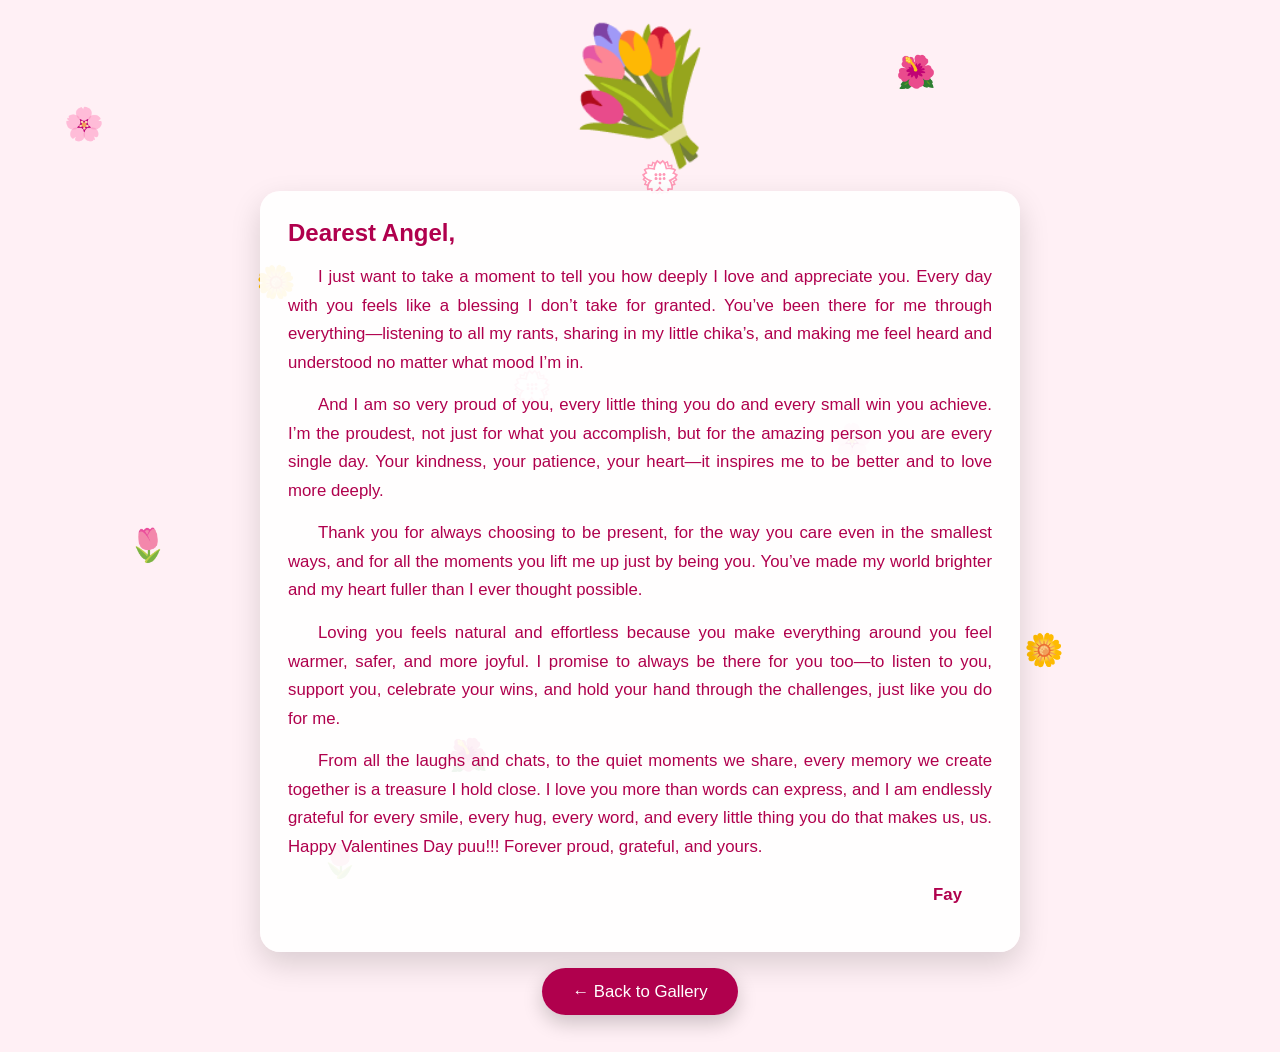
==== letter.html @ 46a87fef "Add files via upload" ====
<!DOCTYPE html>
<html lang="en">
<head>
  <meta charset="UTF-8" />
  <meta name="viewport" content="width=device-width, initial-scale=1.0">
  <title>My Letter to You 💌</title>
  <link rel="stylesheet" href="letter.css">
</head>
<body>

  <!-- FLOWERS BACKGROUND -->
  <div class="flowers-background">
    <span class="flower">🌸</span>
    <span class="flower">🌼</span>
    <span class="flower">🌷</span>
    <span class="flower">🌺</span>
    <span class="flower">💮</span>
    <span class="flower">🌸</span>
    <span class="flower">🌼</span>
    <span class="flower">🌷</span>
    <span class="flower">🌺</span>
    <span class="flower">💮</span>
  </div>

  <!-- CENTER BOUQUET -->
  <div class="center">
    <div class="bouquet">💐</div>

    <!-- COMBINED LOVE + APPRECIATION LETTER -->
    <section class="letter">
      <h2>Dearest Angel,</h2>
      <p>
        I just want to take a moment to tell you how deeply I love and appreciate you. 
        Every day with you feels like a blessing I don’t take for granted. You’ve been 
        there for me through everything—listening to all my rants, sharing in my 
        little chika’s, and making me feel heard and understood no matter what mood I’m in.
      </p>
      <p>
        And I am so very proud of you, every little thing you do and every small win you achieve. 
        I’m the proudest, not just for what you accomplish, but for the amazing person you are 
        every single day. Your kindness, your patience, your heart—it inspires me to be better 
        and to love more deeply.
      </p>
      <p>
        Thank you for always choosing to be present, for the way you care even in the smallest 
        ways, and for all the moments you lift me up just by being you. You’ve made my world 
        brighter and my heart fuller than I ever thought possible.
      </p>
      <p>
        Loving you feels natural and effortless because you make everything around you 
        feel warmer, safer, and more joyful. I promise to always be there for you too—to 
        listen to you, support you, celebrate your wins, and hold your hand through 
        the challenges, just like you do for me.
      </p>
      <p>
        From all the laughs and chats, to the quiet moments we share, every memory we 
        create together is a treasure I hold close. I love you more than words can express, 
        and I am endlessly grateful for every smile, every hug, every word, and every 
        little thing you do that makes us, us. Happy Valentines Day puu!!! Forever proud, grateful, and yours.
      </p>
      <p class="signature"> Fay</p>
    </section>

    <div class="back-link">
      <a href="index.html">← Back to Gallery</a>
    </div>
  </div>

  <!-- Background Music -->
  <audio autoplay loop>
    <source src="music/it-might-be-you.mp3" type="audio/mpeg">
  </audio>
  
   <script src="script/music.js"></script>

</body>
</html>
---- letter.css ----
* {
  box-sizing: border-box;
  margin: 0;
  padding: 0;
  font-family: 'Segoe UI', Tahoma, Geneva, Verdana, sans-serif;
}

body {
  height: 100%;
  background: #fff0f5;
  overflow-x: hidden;
  position: relative;
}

/* FLOWERS BACKGROUND */
.flowers-background {
  position: absolute;
  width: 100%;
  height: 100%;
  overflow: hidden;
  z-index: 0;
}

.flower {
  position: absolute;
  font-size: 2rem;
  animation: float 20s linear infinite;
  user-select: none;
}

.flower:nth-child(1) { top: 10%; left: 5%; animation-delay: 0s; }
.flower:nth-child(2) { top: 25%; left: 20%; animation-delay: 3s; }
.flower:nth-child(3) { top: 50%; left: 10%; animation-delay: 5s; }
.flower:nth-child(4) { top: 70%; left: 35%; animation-delay: 2s; }
.flower:nth-child(5) { top: 15%; left: 50%; animation-delay: 4s; }
.flower:nth-child(6) { top: 40%; left: 65%; animation-delay: 1s; }
.flower:nth-child(7) { top: 60%; left: 80%; animation-delay: 3s; }
.flower:nth-child(8) { top: 80%; left: 25%; animation-delay: 6s; }
.flower:nth-child(9) { top: 5%; left: 70%; animation-delay: 2s; }
.flower:nth-child(10) { top: 35%; left: 40%; animation-delay: 5s; }

@keyframes float {
  0% { transform: translateY(0) rotate(0deg); opacity: 0.7; }
  50% { transform: translateY(-50px) rotate(15deg); opacity: 1; }
  100% { transform: translateY(0) rotate(0deg); opacity: 0.7; }
}

/* CENTER CONTENT */
.center {
  position: relative;
  z-index: 2;
  max-width: 800px;
  margin: auto;
  padding: 20px;
  text-align: center;
  color: #b0004d;
}

/* BOUQUET */
.bouquet {
  font-size: 8rem;
  margin-bottom: 20px;
  animation: bouquet-float 3s ease-in-out infinite alternate;
}

@keyframes bouquet-float {
  0% { transform: translateY(0); }
  100% { transform: translateY(-15px); }
}

/* LETTER CARD */
.letter {
  background: rgba(255, 255, 255, 0.92);
  padding: 28px;
  border-radius: 20px;
  box-shadow: 0 12px 30px rgba(0,0,0,0.15);
  margin-bottom: 30px;
  text-align: justify; /* ensures paragraphs are justified */
}

.letter h2 {
  text-align: left;
  font-weight: bold;
  margin-bottom: 16px;
}

.letter p {
  line-height: 1.7;
  margin-bottom: 14px;
  font-size: 1.05rem;
  text-indent: 30px;  /* indent first line of each paragraph */
}

/* Signature right-aligned */
.signature {
  text-align: right;
  font-weight: bold;
  margin-top: 20px;
  margin-right: 30px;
}


/* BACK LINK BUTTON */
.back-link {
  text-align: center;
  margin-bottom: 30px;
}

.back-link a {
  text-decoration: none;
  background: #b0004d;
  color: white;
  padding: 14px 30px;
  border-radius: 30px;
  font-size: 1.05rem;
  box-shadow: 0 8px 20px rgba(0,0,0,0.2);
  transition: transform 0.3s ease;
}

.back-link a:hover {
  transform: scale(1.05);
}

/* RESPONSIVE */
@media (max-width: 768px) {
  .bouquet { font-size: 6rem; }
  .letter h2 { font-size: 1.6rem; }
  .letter p { font-size: 1rem; }
}

@media (max-width: 480px) {
  .bouquet { font-size: 5rem; }
  .letter h2 { font-size: 1.5rem; }
  .letter p { font-size: 0.95rem; }
}
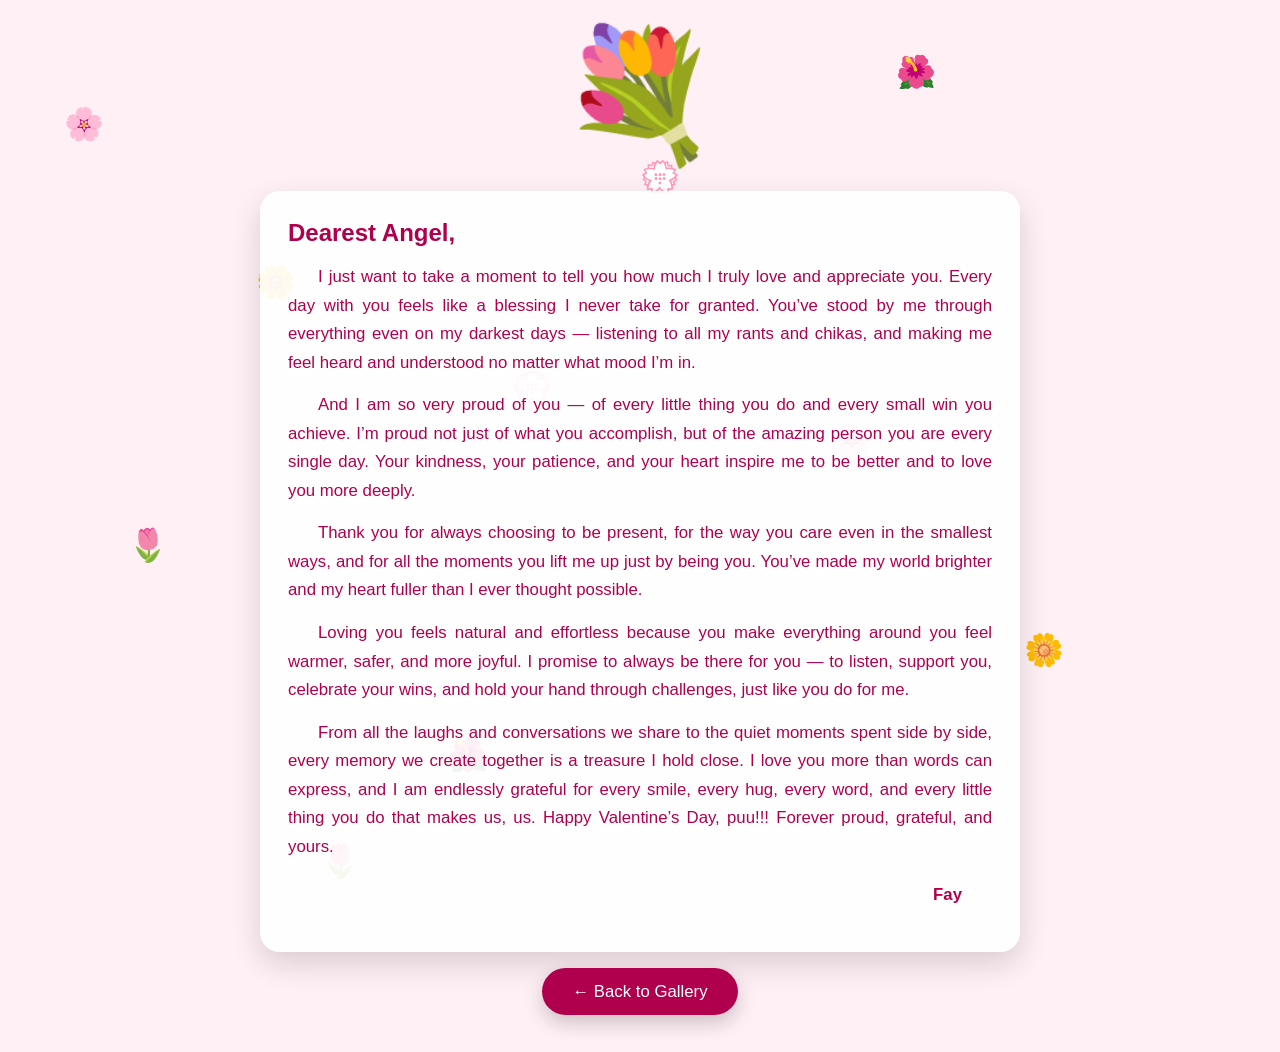
==== commit 27b3738a: "Add files via upload" ====
--- a/letter.html
+++ b/letter.html
@@ -3,12 +3,11 @@
 <head>
   <meta charset="UTF-8" />
   <meta name="viewport" content="width=device-width, initial-scale=1.0">
-  <title>My Letter to You 💌</title>
+  <title>My Letter to You</title>
   <link rel="stylesheet" href="letter.css">
 </head>
 <body>
 
-  <!-- FLOWERS BACKGROUND -->
   <div class="flowers-background">
     <span class="flower">🌸</span>
     <span class="flower">🌼</span>
@@ -22,24 +21,21 @@
     <span class="flower">💮</span>
   </div>
 
-  <!-- CENTER BOUQUET -->
   <div class="center">
     <div class="bouquet">💐</div>
 
-    <!-- COMBINED LOVE + APPRECIATION LETTER -->
     <section class="letter">
       <h2>Dearest Angel,</h2>
       <p>
-        I just want to take a moment to tell you how deeply I love and appreciate you. 
-        Every day with you feels like a blessing I don’t take for granted. You’ve been 
-        there for me through everything—listening to all my rants, sharing in my 
-        little chika’s, and making me feel heard and understood no matter what mood I’m in.
+        I just want to take a moment to tell you how much I truly love and appreciate you. 
+		Every day with you feels like a blessing I never take for granted. You’ve stood by 
+		me through everything even on my darkest days — listening to all my rants and chikas, 
+		and making me feel heard and understood no matter what mood I’m in.
       </p>
       <p>
-        And I am so very proud of you, every little thing you do and every small win you achieve. 
-        I’m the proudest, not just for what you accomplish, but for the amazing person you are 
-        every single day. Your kindness, your patience, your heart—it inspires me to be better 
-        and to love more deeply.
+        And I am so very proud of you — of every little thing you do and every small win you achieve. 
+		I’m proud not just of what you accomplish, but of the amazing person you are every single day. 
+		Your kindness, your patience, and your heart inspire me to be better and to love you more deeply.
       </p>
       <p>
         Thank you for always choosing to be present, for the way you care even in the smallest 
@@ -47,16 +43,15 @@
         brighter and my heart fuller than I ever thought possible.
       </p>
       <p>
-        Loving you feels natural and effortless because you make everything around you 
-        feel warmer, safer, and more joyful. I promise to always be there for you too—to 
-        listen to you, support you, celebrate your wins, and hold your hand through 
-        the challenges, just like you do for me.
+        Loving you feels natural and effortless because you make everything around you feel warmer, safer,
+		and more joyful. I promise to always be there for you — to listen, support you, celebrate your wins, 
+		and hold your hand through challenges, just like you do for me.
       </p>
       <p>
-        From all the laughs and chats, to the quiet moments we share, every memory we 
-        create together is a treasure I hold close. I love you more than words can express, 
-        and I am endlessly grateful for every smile, every hug, every word, and every 
-        little thing you do that makes us, us. Happy Valentines Day puu!!! Forever proud, grateful, and yours.
+        From all the laughs and conversations we share to the quiet moments spent side by side, every memory 
+		we create together is a treasure I hold close. I love you more than words can express, and I am endlessly
+		grateful for every smile, every hug, every word, and every little thing you do that makes us, us. 
+		Happy Valentine’s Day, puu!!! Forever proud, grateful, and yours.
       </p>
       <p class="signature"> Fay</p>
     </section>
@@ -66,7 +61,6 @@
     </div>
   </div>
 
-  <!-- Background Music -->
   <audio autoplay loop>
     <source src="music/it-might-be-you.mp3" type="audio/mpeg">
   </audio>
